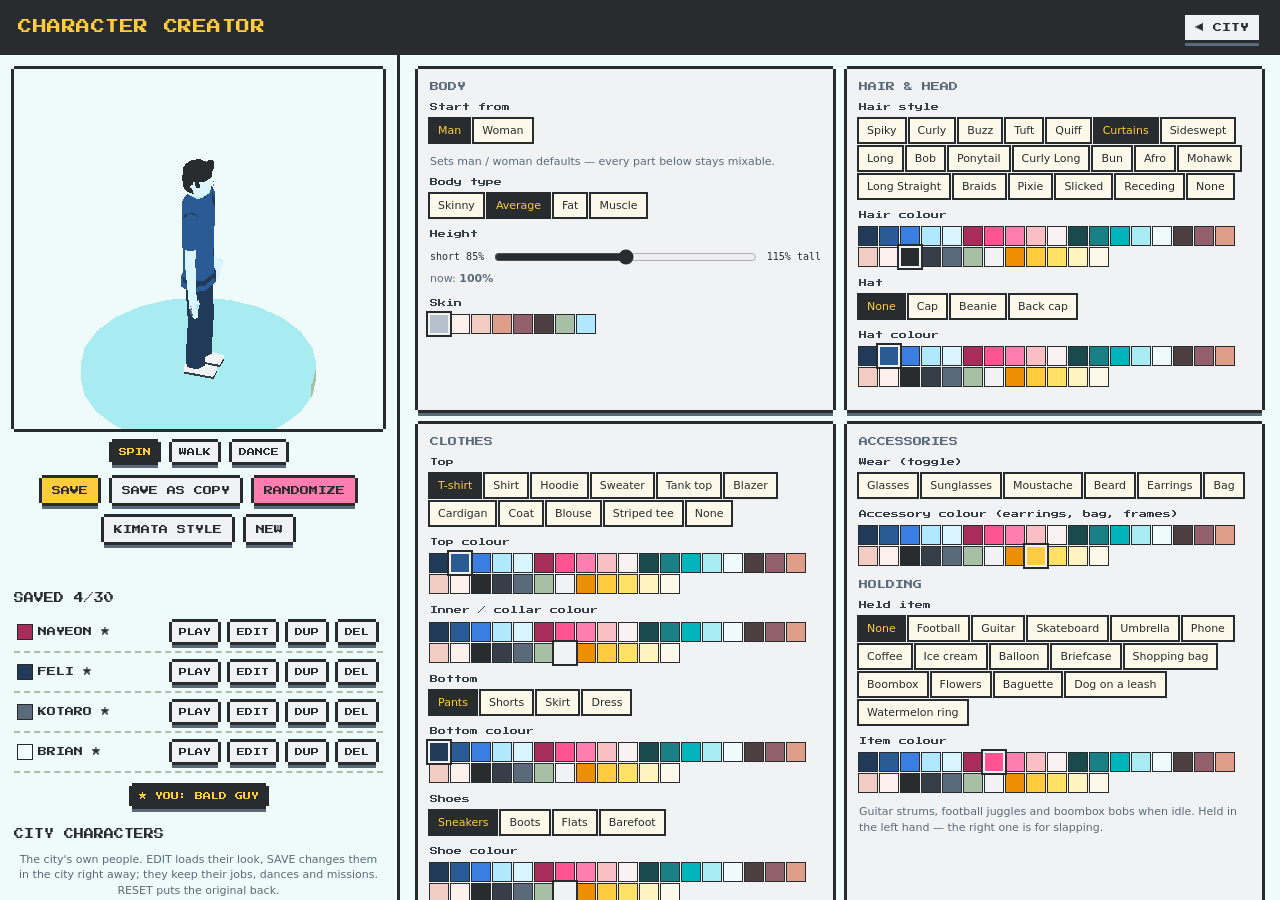
==== creator.html @ d87f2125 "UI(y): any NPC slips on banana; chase only if aggressive Dropped peels no longer require the victim " ====
<!doctype html>
<html lang="en">
<head>
  <meta charset="utf-8" />
  <meta name="viewport" content="width=device-width, initial-scale=1" />
  <title>Iso City — Character Creator</title>
  <link rel="icon" href="data:," />
  <link rel="stylesheet" href="creator.css?v=20261031y" />
  <script>
    // Load guard: if the module graph fails (stale cached file, old browser), say so instead of dead buttons.
    (function () { var shown = false; function show(msg) { if (shown || window.__creator) return; shown = true;
      var d = document.createElement('div'); d.id = 'loadErr';
      d.style.cssText = 'position:fixed;left:12px;right:12px;top:12px;z-index:9999;background:#E2412F;color:#fff;font:14px/1.4 monospace;padding:12px 14px;border:3px solid #232A33';
      d.textContent = 'Could not start (' + msg + '). Hard-reload the page: Cmd+Shift+R (Safari: Option+Cmd+E then reload).';
      (document.body || document.documentElement).appendChild(d); }
      addEventListener('error', function (e) { if (e.message) setTimeout(function () { show(e.message); }, 1500); }, true);
      addEventListener('load', function () { setTimeout(function () { show('script did not load'); }, 6000); }); })();
  </script>
  <script type="importmap">
    { "imports": { "three": "./vendor/three.module.js?v=20261031y" } }
  </script>
</head>
<body>
  <header>
    <h1>CHARACTER CREATOR</h1>
    <a class="pbtn" href="index.html" target="isoCityGame" id="toCity">◀ CITY</a>
  </header>
  <main>
    <section id="stage">
      <div id="preview"></div>
      <div class="row center" id="previewBtns">
        <button class="pbtn sm" id="pvSpin" aria-pressed="true">SPIN</button>
        <button class="pbtn sm" id="pvWalk" aria-pressed="false">WALK</button>
        <button class="pbtn sm" id="pvDance">DANCE</button>
      </div>
      <div class="row center">
        <button class="pbtn yellow" id="btnSave">SAVE</button>
        <button class="pbtn" id="btnCopy">SAVE AS COPY</button>
        <button class="pbtn pink" id="btnRandom">RANDOMIZE</button>
        <button class="pbtn" id="btnKimata">KIMATA STYLE</button>
        <button class="pbtn" id="btnNew">NEW</button>
      </div>
      <p id="status" role="status"></p>
      <h2>SAVED <span id="count"></span></h2>
      <ul id="saved"></ul>
      <div class="row center"><button class="pbtn sm" id="playDefault" type="button">PLAY AS BALD GUY</button></div>
      <h2>CITY CHARACTERS</h2>
      <p class="note">The city's own people. EDIT loads their look, SAVE changes them in the city right away; they keep their jobs, dances and missions. RESET puts the original back.</p>
      <ul id="city"></ul>
      <p class="note" id="cityNote"></p>
      <div class="row center">
        <button class="pbtn sm" id="btnExport">EXPORT JSON</button>
        <label class="pbtn sm" for="importFile">IMPORT JSON</label>
        <input type="file" id="importFile" accept="application/json,.json" hidden />
      </div>
      <p class="note">Saved in this browser (localStorage). Saved characters walk around the city right away — talk to them, slap them, dance with them.</p>
    </section>
    <section id="form"></section>
  </main>
  <script type="module" src="src/creator.js?v=20261031y"></script>
</body>
</html>
---- creator.css ----
@font-face { font-family: 'PressStart2P'; src: url('fonts/PressStart2P-Regular.ttf') format('truetype'); font-display: block; }
* { box-sizing: border-box; }
html, body { margin: 0; height: 100%; background: #EFFAFA; color: #292C2E;
  font: 13px/1.4 system-ui, -apple-system, "Segoe UI", Roboto, sans-serif; }
body { display: flex; flex-direction: column; }
header { display: flex; align-items: center; justify-content: space-between; padding: 12px 18px; background: #292C2E; }
h1, h2, h3, .pbtn, label.lab { font-family: 'PressStart2P', ui-monospace, monospace; -webkit-font-smoothing: none; font-weight: normal; }
h1 { margin: 0; font-size: 14px; color: #FFCC3F; letter-spacing: .04em; }
h2 { font-size: 10px; margin: 18px 0 8px; }
h3 { font-size: 9px; margin: 0 0 8px; color: #5B6A7B; }
main { flex: 1; display: flex; min-height: 0; }
#stage { width: 400px; flex: none; padding: 14px; overflow-y: auto; border-right: 3px solid #292C2E; }
#preview { width: 100%; height: 360px; background: #EFFAFA; position: relative;
  box-shadow: 0 -3px 0 0 #292C2E, 0 3px 0 0 #292C2E, -3px 0 0 0 #292C2E, 3px 0 0 0 #292C2E; }
#preview canvas { position: absolute; inset: 0; width: 100% !important; height: 100% !important; image-rendering: pixelated; }
#form { flex: 1; overflow-y: auto; padding: 14px 18px 40px; display: grid; grid-template-columns: repeat(auto-fill, minmax(330px, 1fr)); gap: 14px; align-content: start; }
.card { background: #F0F2F4; padding: 12px; box-shadow: 0 -3px 0 0 #292C2E, 0 3px 0 0 #292C2E, -3px 0 0 0 #292C2E, 3px 0 0 0 #292C2E, 0 6px 0 0 #5B6A7B; }
.field { margin: 8px 0 12px; }
label.lab { display: block; font-size: 8px; margin-bottom: 6px; color: #363E47; }
.row { display: flex; flex-wrap: wrap; gap: 8px; margin: 10px 0; }
.row.center { justify-content: center; }
.pbtn { display: inline-block; border: 0; cursor: pointer; text-decoration: none; font-size: 9px; line-height: 9px; padding: 8px 10px; margin: 3px;
  color: #292C2E; background: #F0F2F4; box-shadow: 0 -3px 0 0 #292C2E, 0 3px 0 0 #292C2E, -3px 0 0 0 #292C2E, 3px 0 0 0 #292C2E, 0 6px 0 0 #5B6A7B; }
.pbtn:hover { background: #FFF3C1; }
.pbtn:active { transform: translateY(3px); box-shadow: 0 -3px 0 0 #292C2E, 0 3px 0 0 #292C2E, -3px 0 0 0 #292C2E, 3px 0 0 0 #292C2E; }
.pbtn.sm { font-size: 8px; line-height: 8px; padding: 6px 7px; }
.pbtn.yellow { background: #FFCC3F; }
.pbtn.pink { background: #FF7DAF; }
.pbtn[aria-pressed="true"], .chip[aria-pressed="true"] { background: #292C2E; color: #FFCC3F; }
.chips { display: flex; flex-wrap: wrap; gap: 5px; }
.chip { border: 0; cursor: pointer; font: 11px/1 system-ui, sans-serif; padding: 6px 8px; background: #FCF9EB; color: #292C2E;
  box-shadow: 0 0 0 2px #292C2E; }
.chip:hover { background: #FFF3C1; }
.swatches { display: flex; flex-wrap: wrap; gap: 3px; }
.sw { width: 18px; height: 18px; border: 0; padding: 0; cursor: pointer; box-shadow: 0 0 0 1px #292C2E; }
.sw[aria-pressed="true"] { box-shadow: 0 0 0 2px #F0F2F4, 0 0 0 4px #292C2E; z-index: 1; }
input[type="text"], textarea, select { width: 100%; font: 13px/1.3 ui-monospace, monospace; padding: 6px 8px; border: 0; background: #FCF9EB; color: #292C2E;
  box-shadow: 0 0 0 2px #292C2E; }
textarea { resize: vertical; min-height: 86px; }
.range { display: flex; align-items: center; gap: 8px; font: 10px ui-monospace, monospace; }
.range input { flex: 1; accent-color: #292C2E; }
.hint { font-size: 11px; color: #5B6A7B; margin-top: 4px; }
.hint.bad { color: #A92D59; }
#status { min-height: 18px; text-align: center; font: 9px/1.6 'PressStart2P', monospace; -webkit-font-smoothing: none; color: #198085; }
#status.err { color: #A92D59; }
#saved, #city { list-style: none; margin: 0; padding: 0; }
#saved li, #city li { display: flex; align-items: center; gap: 6px; padding: 6px 4px; border-bottom: 2px dashed #A7BFA4; }
#saved li.editing, #city li.editing { background: #FFF3C1; }
#saved li.me .nm::after { content: ' ★'; color: #E2412F; }
#saved .nm, #city .nm { flex: 1; font: 9px/1.3 'PressStart2P', monospace; -webkit-font-smoothing: none; overflow: hidden; text-overflow: ellipsis; white-space: nowrap; }
#saved .dot, #city .dot { width: 14px; height: 14px; box-shadow: 0 0 0 1px #292C2E; flex: none; }
#saved .empty { font-size: 12px; color: #5B6A7B; border: 0; }
.note { font-size: 11px; color: #5B6A7B; text-align: center; }
@media (max-width: 800px) { main { flex-direction: column; } #stage { width: auto; border-right: 0; } #preview { height: 300px; } }

#city li.edited .nm { color: #A92D59; }
#city .pbtn:disabled { opacity: .35; cursor: default; }

/* embedded in the game menu */
html.embed header { display: none; }
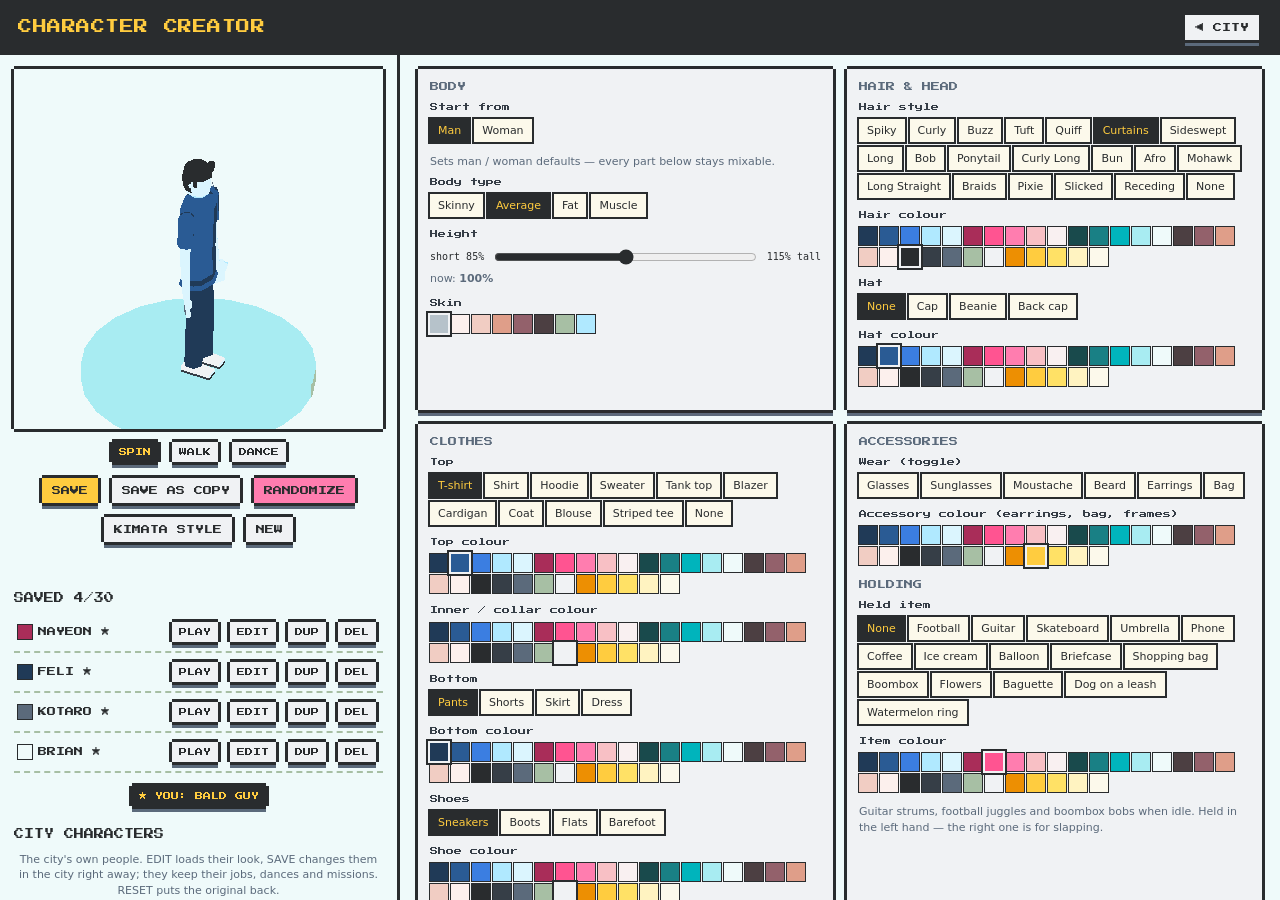
==== commit d207c7e1: "Phase 2 free-roam jobs: Kotaro scare Brian, Feli 5 cats, Nayeon dance-off 9 (v20261031z) Three new m" ====
--- a/creator.html
+++ b/creator.html
@@ -5,7 +5,7 @@
   <meta name="viewport" content="width=device-width, initial-scale=1" />
   <title>Iso City — Character Creator</title>
   <link rel="icon" href="data:," />
-  <link rel="stylesheet" href="creator.css?v=20261031y" />
+  <link rel="stylesheet" href="creator.css?v=20261031z" />
   <script>
     // Load guard: if the module graph fails (stale cached file, old browser), say so instead of dead buttons.
     (function () { var shown = false; function show(msg) { if (shown || window.__creator) return; shown = true;
@@ -17,7 +17,7 @@
       addEventListener('load', function () { setTimeout(function () { show('script did not load'); }, 6000); }); })();
   </script>
   <script type="importmap">
-    { "imports": { "three": "./vendor/three.module.js?v=20261031y" } }
+    { "imports": { "three": "./vendor/three.module.js?v=20261031z" } }
   </script>
 </head>
 <body>
@@ -57,6 +57,6 @@
     </section>
     <section id="form"></section>
   </main>
-  <script type="module" src="src/creator.js?v=20261031y"></script>
+  <script type="module" src="src/creator.js?v=20261031z"></script>
 </body>
 </html>
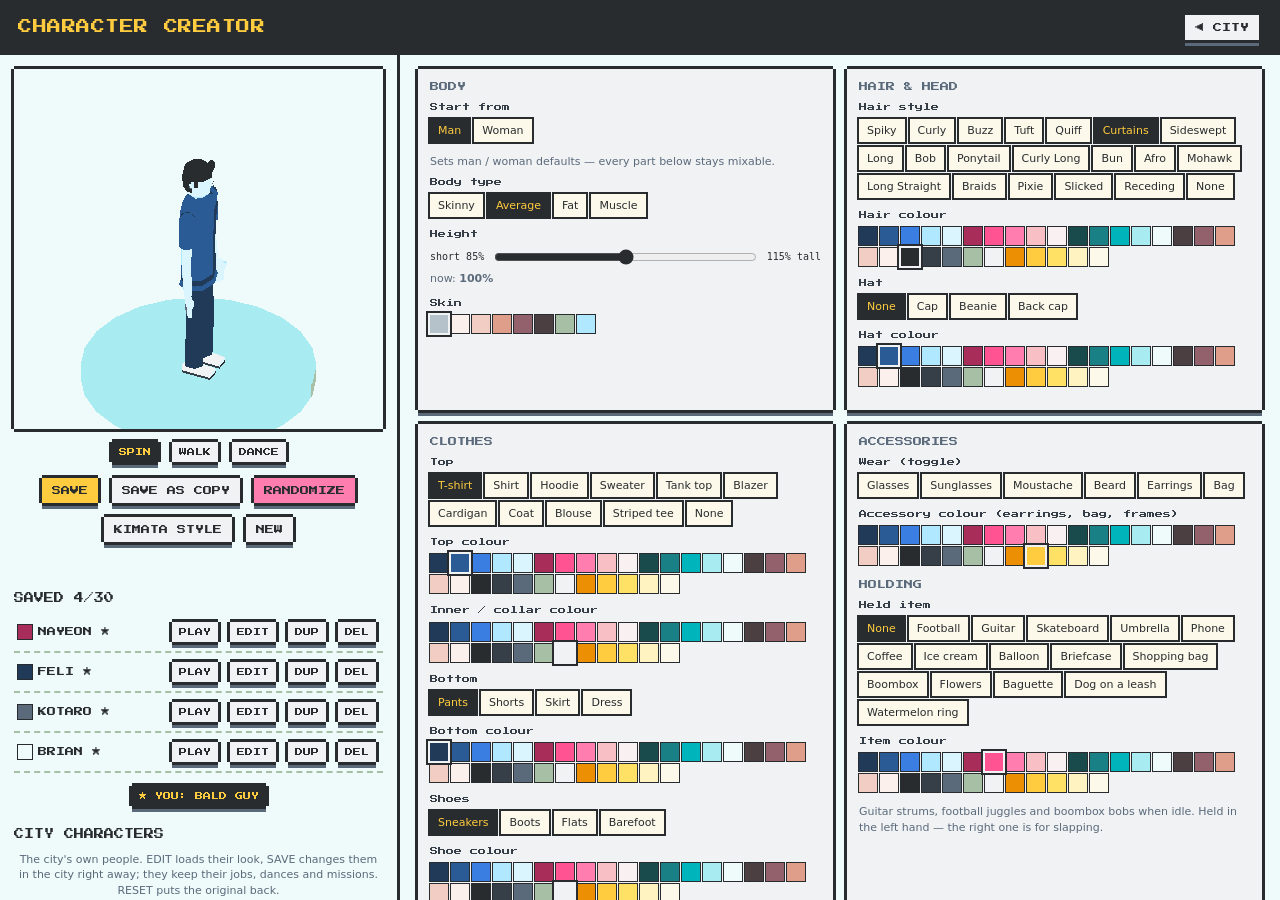
==== commit 34b92aa8: "Fix Feli/Kotaro stuck on lampposts while following Brian (v20261031aa) Hand-hold and tail slots pick" ====
--- a/creator.html
+++ b/creator.html
@@ -5,7 +5,7 @@
   <meta name="viewport" content="width=device-width, initial-scale=1" />
   <title>Iso City — Character Creator</title>
   <link rel="icon" href="data:," />
-  <link rel="stylesheet" href="creator.css?v=20261031z" />
+  <link rel="stylesheet" href="creator.css?v=20261031aa" />
   <script>
     // Load guard: if the module graph fails (stale cached file, old browser), say so instead of dead buttons.
     (function () { var shown = false; function show(msg) { if (shown || window.__creator) return; shown = true;
@@ -17,7 +17,7 @@
       addEventListener('load', function () { setTimeout(function () { show('script did not load'); }, 6000); }); })();
   </script>
   <script type="importmap">
-    { "imports": { "three": "./vendor/three.module.js?v=20261031z" } }
+    { "imports": { "three": "./vendor/three.module.js?v=20261031aa" } }
   </script>
 </head>
 <body>
@@ -57,6 +57,6 @@
     </section>
     <section id="form"></section>
   </main>
-  <script type="module" src="src/creator.js?v=20261031z"></script>
+  <script type="module" src="src/creator.js?v=20261031aa"></script>
 </body>
 </html>
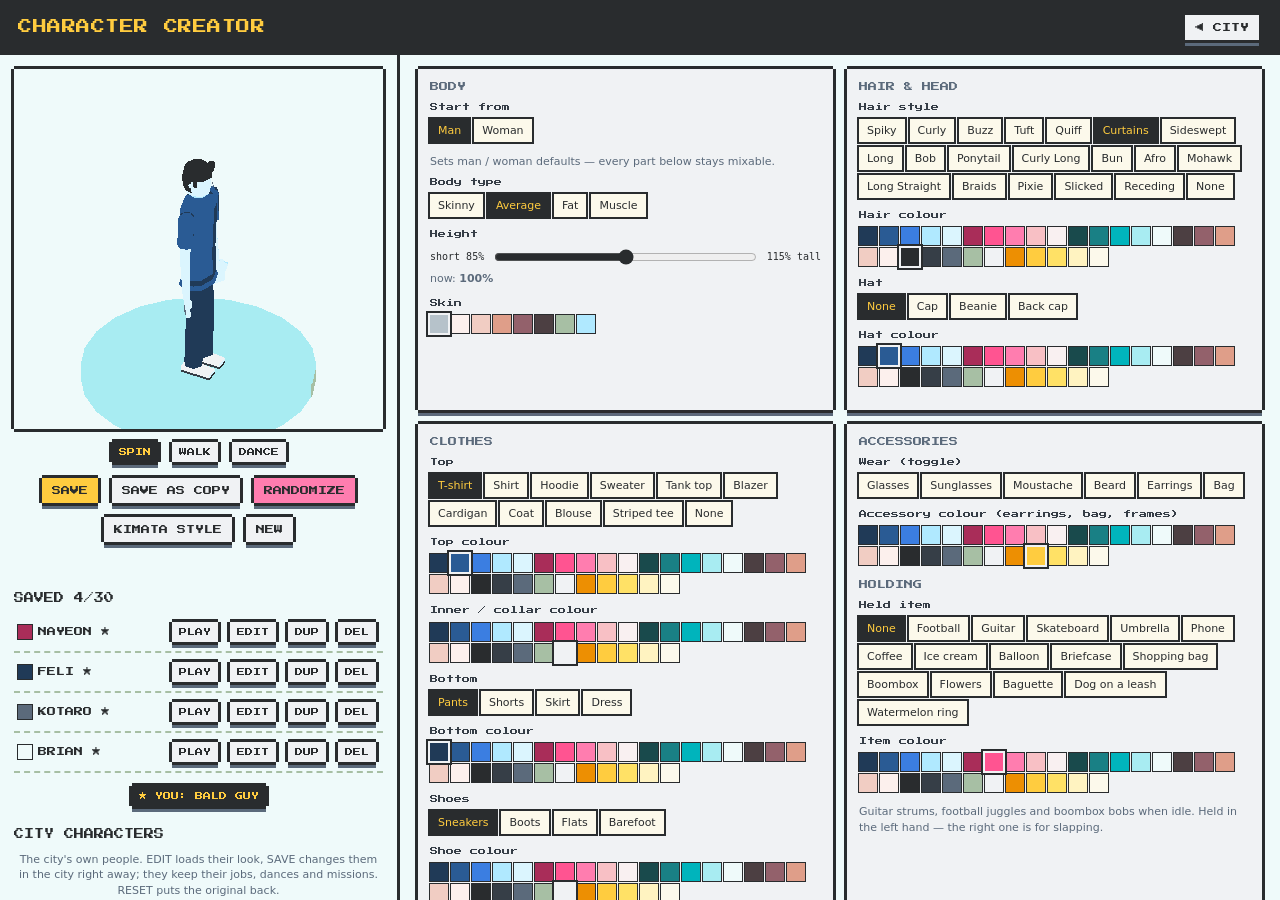
==== commit 87cdb596: "Revert aa pair free-slot/unstick; keep Phase 2 (v20261031ab) General freeze reports (bin hide from c" ====
--- a/creator.html
+++ b/creator.html
@@ -5,7 +5,7 @@
   <meta name="viewport" content="width=device-width, initial-scale=1" />
   <title>Iso City — Character Creator</title>
   <link rel="icon" href="data:," />
-  <link rel="stylesheet" href="creator.css?v=20261031aa" />
+  <link rel="stylesheet" href="creator.css?v=20261031ab" />
   <script>
     // Load guard: if the module graph fails (stale cached file, old browser), say so instead of dead buttons.
     (function () { var shown = false; function show(msg) { if (shown || window.__creator) return; shown = true;
@@ -17,7 +17,7 @@
       addEventListener('load', function () { setTimeout(function () { show('script did not load'); }, 6000); }); })();
   </script>
   <script type="importmap">
-    { "imports": { "three": "./vendor/three.module.js?v=20261031aa" } }
+    { "imports": { "three": "./vendor/three.module.js?v=20261031ab" } }
   </script>
 </head>
 <body>
@@ -57,6 +57,6 @@
     </section>
     <section id="form"></section>
   </main>
-  <script type="module" src="src/creator.js?v=20261031aa"></script>
+  <script type="module" src="src/creator.js?v=20261031ab"></script>
 </body>
 </html>
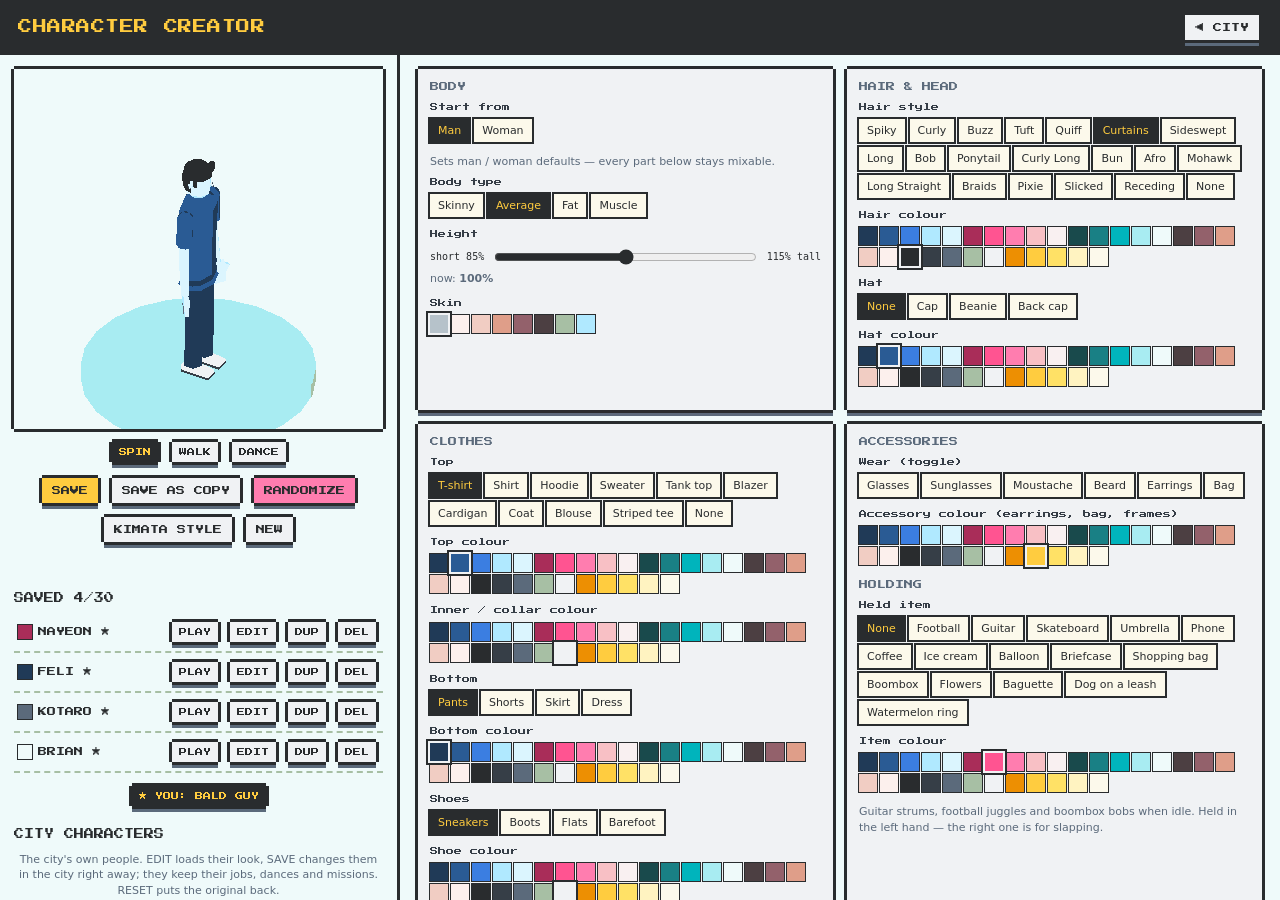
==== commit fa0f9fa1: "Ghost silhouette proximity cull: only near buildings (v20261031ac) Enable GreaterDepth ghost rim+fil" ====
--- a/creator.html
+++ b/creator.html
@@ -5,7 +5,7 @@
   <meta name="viewport" content="width=device-width, initial-scale=1" />
   <title>Iso City — Character Creator</title>
   <link rel="icon" href="data:," />
-  <link rel="stylesheet" href="creator.css?v=20261031ab" />
+  <link rel="stylesheet" href="creator.css?v=20261031ac" />
   <script>
     // Load guard: if the module graph fails (stale cached file, old browser), say so instead of dead buttons.
     (function () { var shown = false; function show(msg) { if (shown || window.__creator) return; shown = true;
@@ -17,7 +17,7 @@
       addEventListener('load', function () { setTimeout(function () { show('script did not load'); }, 6000); }); })();
   </script>
   <script type="importmap">
-    { "imports": { "three": "./vendor/three.module.js?v=20261031ab" } }
+    { "imports": { "three": "./vendor/three.module.js?v=20261031ac" } }
   </script>
 </head>
 <body>
@@ -57,6 +57,6 @@
     </section>
     <section id="form"></section>
   </main>
-  <script type="module" src="src/creator.js?v=20261031ab"></script>
+  <script type="module" src="src/creator.js?v=20261031ac"></script>
 </body>
 </html>
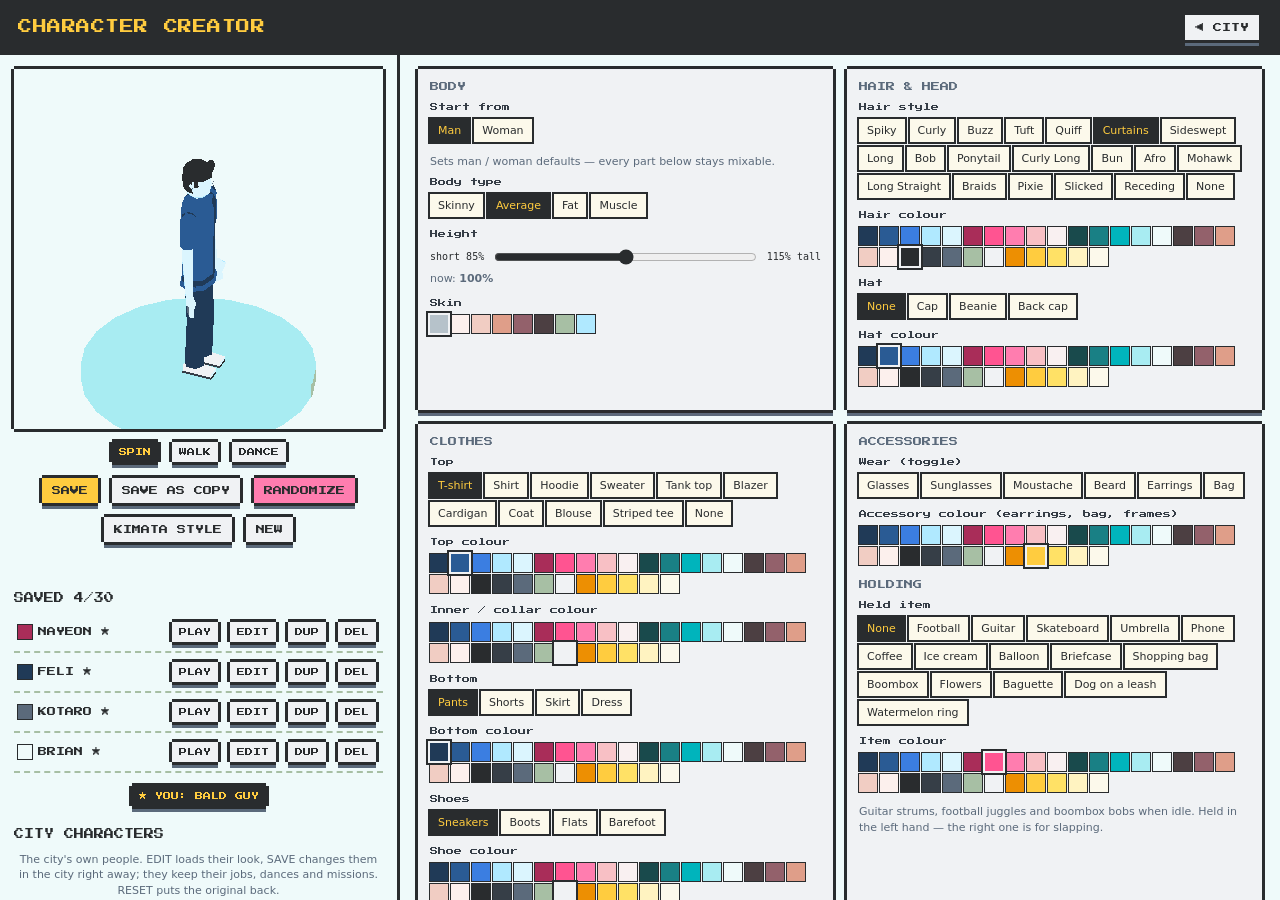
==== commit fc1cdd55: "Fit sun shadow frustum to visible view (v20261031ad) Fixed ±45 ortho was smaller than the screen whe" ====
--- a/creator.html
+++ b/creator.html
@@ -5,7 +5,7 @@
   <meta name="viewport" content="width=device-width, initial-scale=1" />
   <title>Iso City — Character Creator</title>
   <link rel="icon" href="data:," />
-  <link rel="stylesheet" href="creator.css?v=20261031ac" />
+  <link rel="stylesheet" href="creator.css?v=20261031ad" />
   <script>
     // Load guard: if the module graph fails (stale cached file, old browser), say so instead of dead buttons.
     (function () { var shown = false; function show(msg) { if (shown || window.__creator) return; shown = true;
@@ -17,7 +17,7 @@
       addEventListener('load', function () { setTimeout(function () { show('script did not load'); }, 6000); }); })();
   </script>
   <script type="importmap">
-    { "imports": { "three": "./vendor/three.module.js?v=20261031ac" } }
+    { "imports": { "three": "./vendor/three.module.js?v=20261031ad" } }
   </script>
 </head>
 <body>
@@ -57,6 +57,6 @@
     </section>
     <section id="form"></section>
   </main>
-  <script type="module" src="src/creator.js?v=20261031ac"></script>
+  <script type="module" src="src/creator.js?v=20261031ad"></script>
 </body>
 </html>
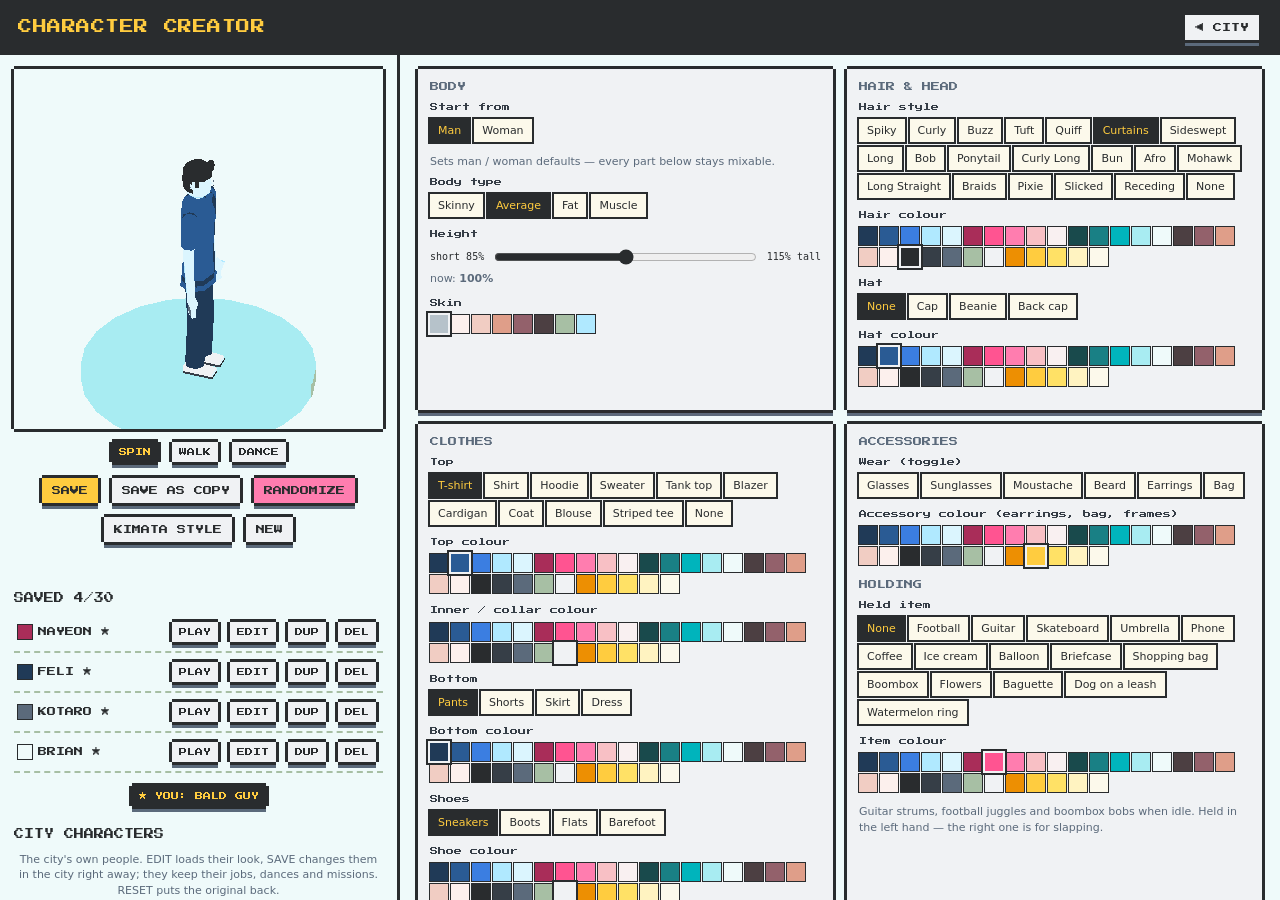
==== commit 9d027cf0: "Freeze-proof missions + always-on silhouettes + Nayeon left-click (v20261031af) Freezes after slap/f" ====
--- a/creator.html
+++ b/creator.html
@@ -5,7 +5,7 @@
   <meta name="viewport" content="width=device-width, initial-scale=1" />
   <title>Iso City — Character Creator</title>
   <link rel="icon" href="data:," />
-  <link rel="stylesheet" href="creator.css?v=20261031ad" />
+  <link rel="stylesheet" href="creator.css?v=20261031af" />
   <script>
     // Load guard: if the module graph fails (stale cached file, old browser), say so instead of dead buttons.
     (function () { var shown = false; function show(msg) { if (shown || window.__creator) return; shown = true;
@@ -17,7 +17,7 @@
       addEventListener('load', function () { setTimeout(function () { show('script did not load'); }, 6000); }); })();
   </script>
   <script type="importmap">
-    { "imports": { "three": "./vendor/three.module.js?v=20261031ad" } }
+    { "imports": { "three": "./vendor/three.module.js?v=20261031af" } }
   </script>
 </head>
 <body>
@@ -57,6 +57,6 @@
     </section>
     <section id="form"></section>
   </main>
-  <script type="module" src="src/creator.js?v=20261031ad"></script>
+  <script type="module" src="src/creator.js?v=20261031af"></script>
 </body>
 </html>
